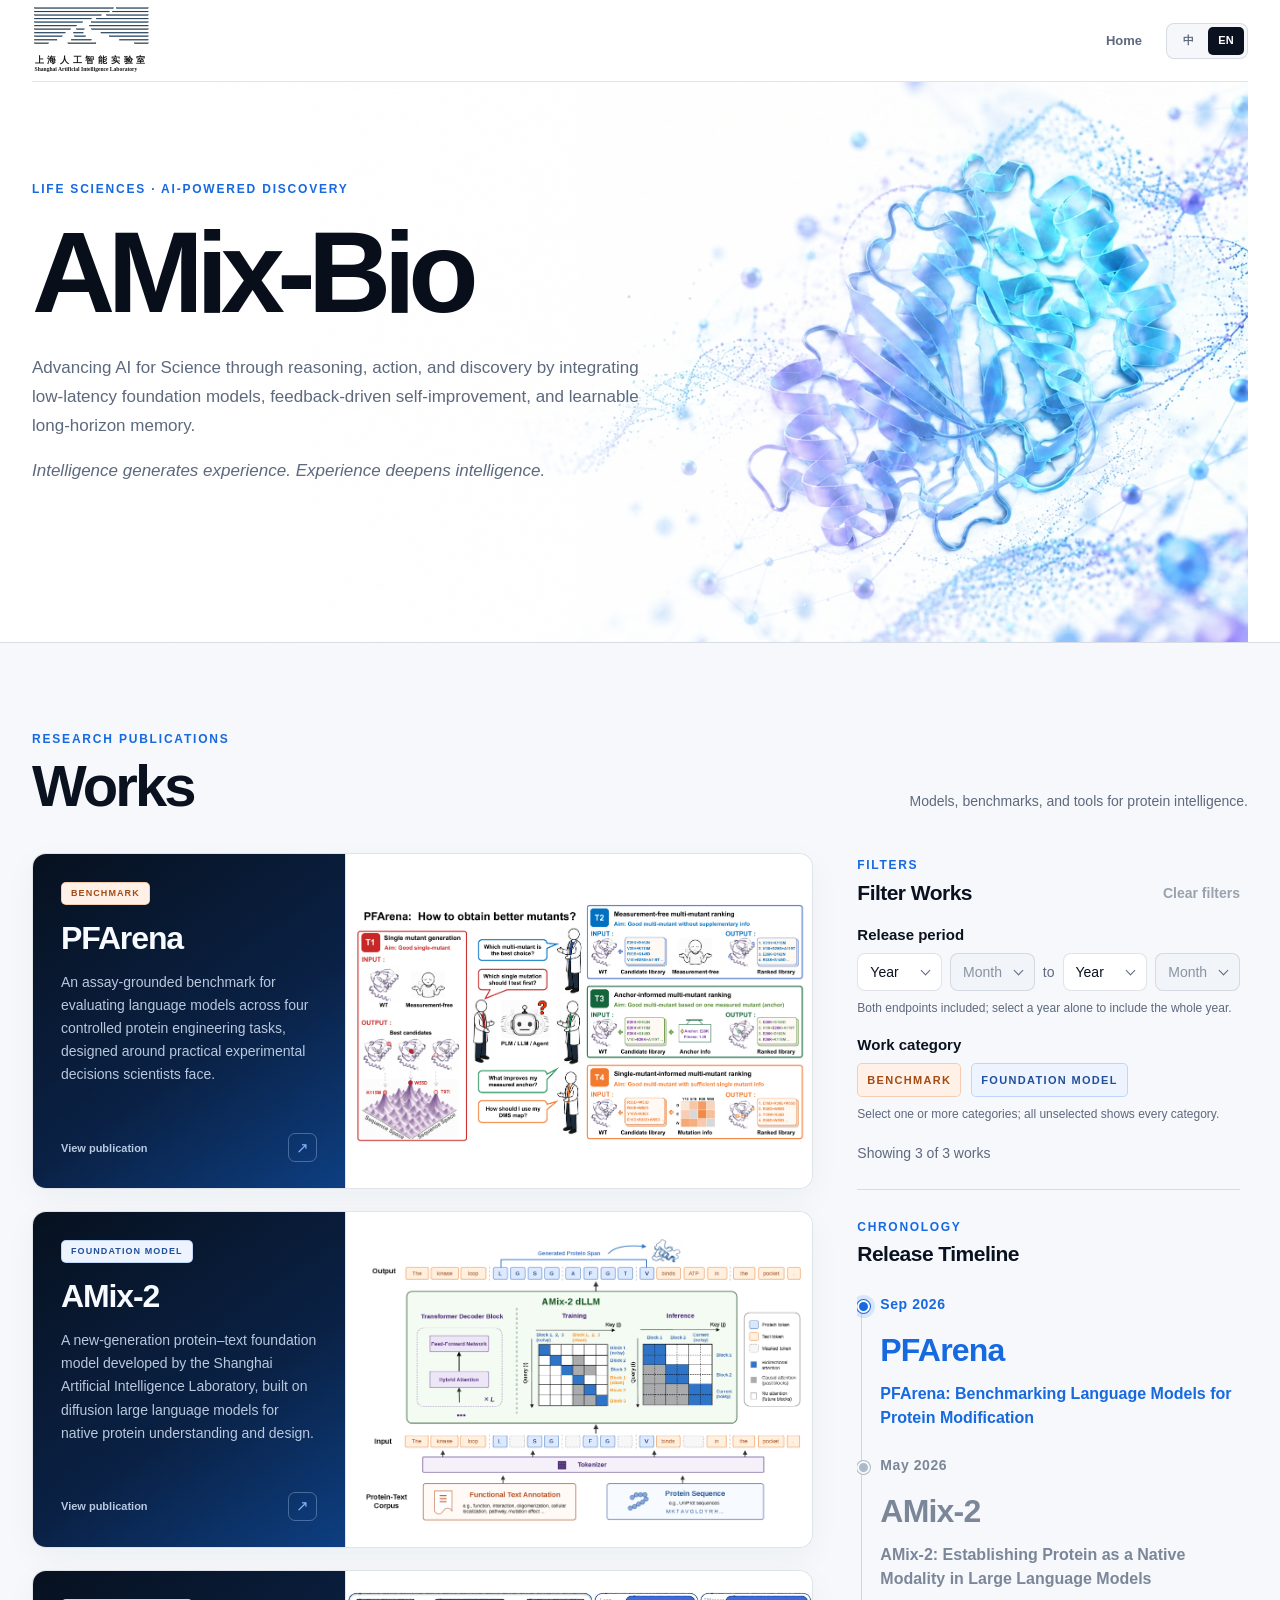
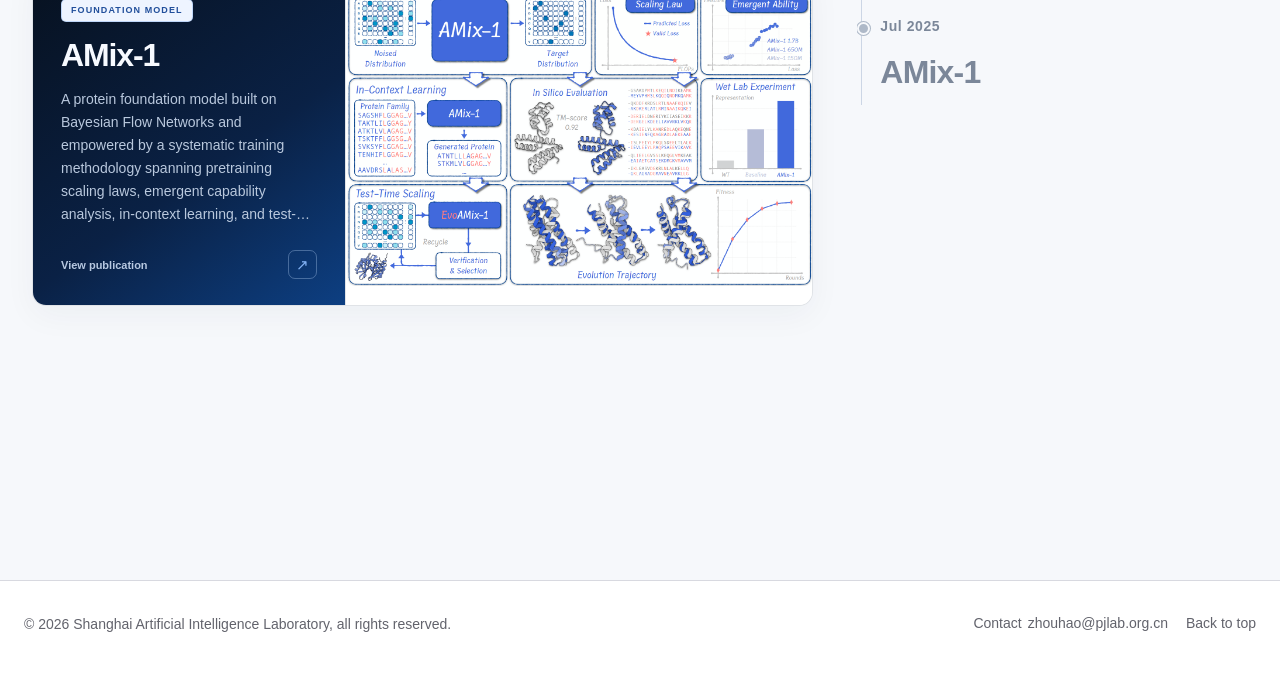
==== index.html @ 4308ac8f "Publish AMix-Bio website" ====
<!doctype html>
<html lang="en">
  <head>
    <meta charset="utf-8" />
    <meta name="viewport" content="width=device-width, initial-scale=1" />
    <meta name="description" content="AMix-Bio — AI research for understanding and engineering biology." />
    <meta name="theme-color" content="#ffffff" />
    <title>AMix-Bio — Research works</title>
    <link rel="stylesheet" href="./assets/site.css" />
    <link rel="stylesheet" href="./assets/nav.css" />
    <script src="./assets/site.js" defer></script>
    <script src="./assets/home.js" defer></script>
  </head>
  <body class="home-page">
    <header class="global-nav" data-amix-nav></header>
    <script src="./assets/nav.js?v=20260928-1"></script>

    <main>
      <section class="home-hero" aria-labelledby="home-title">
        <div class="hero-copy">
          <p class="eyebrow" data-i18n="eyebrow">AI × Biology · Research collective</p>
          <h1 id="home-title" data-i18n="heroTitle">AMix-Bio</h1>
          <p class="hero-intro" data-i18n="heroIntro">Advancing AI for Science through reasoning, action, and discovery by integrating low-latency foundation models, feedback-driven self-improvement, and learnable long-horizon memory.</p>
          <p class="hero-intro hero-closing" data-i18n="heroClosing">Intelligence generates experience. Experience deepens intelligence.</p>
        </div>
      </section>

      <section id="works" class="works-section" aria-labelledby="works-title">
        <div class="section-heading">
          <div>
            <p class="section-kicker" data-i18n="worksKicker">Selected research</p>
            <h2 id="works-title" data-i18n="worksTitle">Works</h2>
          </div>
          <p class="section-note" data-i18n="worksNote">Models, benchmarks, and tools for protein intelligence.</p>
        </div>
        <div class="works-layout">
          <div id="publication-grid" class="publication-grid" aria-live="polite"></div>
          
          <aside class="works-timeline" aria-labelledby="timeline-title">
            <section class="work-filters" aria-labelledby="work-filters-title">
              <p class="timeline-kicker" data-filter-i18n="kicker">Filters</p>
              <div class="work-filter-heading">
                <h3 id="work-filters-title" data-filter-i18n="title">Filter works</h3>
                <button id="clear-work-filters" class="filter-clear" type="button" data-filter-i18n="clear" disabled>Clear filters</button>
              </div>
              <fieldset class="work-filter-group">
                <legend data-filter-i18n="release">Release period</legend>
                <div class="work-filter-dates">
                  <div class="work-date-bound">
                    <div class="work-date-controls" role="group" data-date-bound="start" aria-label="From">
                      <button class="date-picker-trigger" type="button" data-bound="start" data-part="year" aria-haspopup="dialog" aria-controls="work-date-picker" aria-expanded="false" aria-describedby="work-date-hint work-date-error"></button>
                      <button class="date-picker-trigger" type="button" data-bound="start" data-part="month" aria-haspopup="dialog" aria-controls="work-date-picker" aria-expanded="false" aria-describedby="work-date-hint work-date-error" disabled></button>
                    </div>
                  </div>
                  <span class="work-date-separator" data-filter-i18n="rangeTo" aria-hidden="true">to</span>
                  <div class="work-date-bound">
                    <div class="work-date-controls" role="group" data-date-bound="end" aria-label="To">
                      <button class="date-picker-trigger" type="button" data-bound="end" data-part="year" aria-haspopup="dialog" aria-controls="work-date-picker" aria-expanded="false" aria-describedby="work-date-hint work-date-error"></button>
                      <button class="date-picker-trigger" type="button" data-bound="end" data-part="month" aria-haspopup="dialog" aria-controls="work-date-picker" aria-expanded="false" aria-describedby="work-date-hint work-date-error" disabled></button>
                    </div>
                  </div>
                </div>
                <p id="work-date-hint" class="filter-hint" data-filter-i18n="dateHint">Leave either end blank for no limit. Both endpoints are included.</p>
                <p id="work-date-error" class="filter-error" role="alert" hidden></p>
              </fieldset>
              <fieldset class="work-filter-group">
                <legend data-filter-i18n="category">Work category</legend>
                <div id="work-category-filters" class="work-filter-tags"></div>
                <p class="filter-hint" data-filter-i18n="categoryHint">Select one or more categories; leave all unselected to show every category.</p>
              </fieldset>
              <p id="work-filter-status" class="filter-status" role="status" aria-live="polite"></p>
            </section>
            <p class="timeline-kicker" data-i18n="timelineKicker">Chronology</p>
            <h3 id="timeline-title" data-i18n="timelineTitle">Release timeline</h3>
            <nav id="publication-timeline" class="timeline-list" aria-labelledby="timeline-title"></nav>
          </aside>
        </div>
      </section>
    </main>

    <div id="work-date-picker" class="work-date-picker" popover="auto" role="dialog" aria-labelledby="date-picker-title">
      <div class="date-picker-heading">
        <button type="button" class="date-picker-page" data-year-page="-1">‹</button>
        <span id="date-picker-title"></span>
        <button type="button" class="date-picker-page" data-year-page="1">›</button>
      </div>
      <div class="date-picker-options"></div>
      <button type="button" class="date-picker-unset"></button>
    </div>

    <footer class="site-footer" data-amix-footer data-top-target="home-title"></footer>
    <script src="./assets/footer.js?v=20260928-1"></script>
  </body>
</html>
---- assets/site.css ----
:root {
  --ink: #0a1220;
  --ink-soft: #5d697d;
  --paper: #ffffff;
  --surface: #ffffff;
  --surface-hover: #fbfdff;
  --line: rgba(18, 39, 72, 0.13);
  --line-strong: rgba(30, 106, 220, 0.48);
  --blue: #1769e0;
  --blue-bright: #377fef;
  --blue-deep: #0b2f67;
  --blue-soft: #eaf2ff;
  --max-width: 1240px;
  color: var(--ink);
  background: var(--paper);
  font-family: Inter, "Avenir Next", "Helvetica Neue", "PingFang SC", "Microsoft YaHei", sans-serif;
  font-synthesis: none;
}

* { box-sizing: border-box; }
html { min-width: 320px; scroll-behavior: smooth; }
body { margin: 0; background: var(--paper); color: var(--ink); }
body::before {
  position: fixed;
  inset: 0;
  z-index: -1;
  background:
    radial-gradient(circle at 79% 9%, rgba(47, 126, 239, 0.1), transparent 27%),
    linear-gradient(180deg, #f9fbff 0%, #fff 45%);
  content: "";
  pointer-events: none;
}
a { color: inherit; text-decoration: none; }
button { color: inherit; font: inherit; }
button, a { -webkit-tap-highlight-color: transparent; }
:focus-visible { outline: 2px solid var(--blue); outline-offset: 4px; }

.site-header {
  display: flex;
  width: min(var(--max-width), calc(100% - 64px));
  min-height: 82px;
  margin: 0 auto;
  align-items: center;
  justify-content: space-between;
  border-bottom: 1px solid var(--line);
}
.wordmark { display: inline-flex; align-items: center; gap: 10px; font-size: 18px; font-weight: 720; letter-spacing: -0.035em; }
.wordmark-dot { color: var(--blue); }
.wordmark-mark { position: relative; display: inline-flex; width: 25px; height: 25px; align-items: center; justify-content: center; }
.wordmark-mark i { position: absolute; width: 23px; height: 7px; border: 1.5px solid var(--blue); border-radius: 50%; }
.wordmark-mark i:nth-child(2) { transform: rotate(60deg); }
.wordmark-mark i:nth-child(3) { transform: rotate(120deg); }
.header-actions { display: flex; align-items: center; gap: 24px; }
.header-link { color: var(--ink-soft); font-size: 13px; font-weight: 620; transition: color 160ms ease; }
.header-link:hover { color: var(--ink); }
.locale-switch { display: inline-flex; gap: 2px; padding: 3px; border: 1px solid var(--line); border-radius: 8px; background: #f5f7fb; }
.locale-button { min-width: 36px; height: 28px; padding: 0 9px; border: 0; border-radius: 5px; background: transparent; cursor: pointer; color: var(--ink-soft); font-size: 11px; font-weight: 720; }
.locale-button.is-active { color: #fff; background: var(--ink); }

.home-hero {
  position: relative;
  display: grid;
  overflow: hidden;
  isolation: isolate;
  width: min(var(--max-width), calc(100% - 64px));
  height: 560px;
  min-height: 560px;
  margin: 0 auto;
  grid-template-columns: 1fr;
  align-items: start;
  padding: 100px 0 104px;
}
.home-hero::before { position: absolute; inset: 0; z-index: 0; background: url("../figures/background.jpg") center / cover no-repeat; content: ""; opacity: 1; transform: scaleX(-1); }
.home-hero::after { position: absolute; inset: 0; z-index: 0; background: linear-gradient(90deg, #fff 0%, rgba(255, 255, 255, 0) 90%); content: ""; pointer-events: none; }
.hero-copy { position: relative; z-index: 1; max-width: 720px; }
.eyebrow, .section-kicker { margin: 0 0 21px; color: var(--blue); font-size: 12px; font-weight: 800; font-synthesis: weight; letter-spacing: 0.15em; text-transform: uppercase; }
.eyebrow { height: 16px; }
.home-hero h1 { max-width: 980px; margin: 0; color: #090f1a; font-size: clamp(72px, 9vw, 152px); font-weight: 590; letter-spacing: -0.065em; line-height: 0.92; text-wrap: balance; }
.hero-intro { max-width: 620px; margin: 29px 0 0; color: var(--ink-soft); font-size: 17px; line-height: 1.7; }
.hero-closing { margin-top: 16px; color: var(--ink-soft); font-weight: 500; font-style: italic; font-synthesis: style; }
.works-section { padding: 88px max(32px, calc((100vw - var(--max-width)) / 2)) 124px; border-top: 1px solid var(--line); background: #f6f8fb; }
.section-heading { display: flex; align-items: end; justify-content: space-between; gap: 40px; margin-bottom: 38px; }
.section-kicker { height: 16px; margin-bottom: 10px; line-height: 16px; }
.section-heading h2 { height: 1em; margin: 0; white-space: nowrap; font-size: clamp(40px, 5vw, 58px); font-weight: 700; font-synthesis: weight; letter-spacing: -0.05em; line-height: 1; }
.section-note { max-width: 390px; margin: 0 0 3px; color: var(--ink-soft); font-size: 14px; line-height: 1.6; text-align: right; }
.works-layout { display: grid; grid-template-columns: minmax(0, 2fr) minmax(320px, 1fr); gap: 44px; align-items: start; margin-bottom: 150px }
.publication-grid { display: grid; grid-template-columns: 1fr; gap: 22px; }
.publication-card { position: relative; display: flex; min-width: 0; min-height: 300px; flex-direction: row; overflow: hidden; border: 1px solid var(--line); border-radius: 14px; background: var(--surface); box-shadow: 0 10px 32px rgba(17, 40, 76, 0.045); transition: border-color 180ms ease, box-shadow 180ms ease, transform 180ms ease; }
.publication-card[id] { scroll-margin-top: 104px; }
.publication-card.is-linked:hover { border-color: var(--line-strong); box-shadow: 0 15px 38px rgba(17, 55, 112, 0.1); transform: translateY(-3px); }
.card-link { position: absolute; inset: 0; z-index: 2; border-radius: inherit; }
.card-visual { position: relative; display: grid; min-height: 300px; flex: 0 0 60%; order: 2; place-items: center; overflow: hidden; border-left: 1px solid var(--line); background: #081221; }
.card-visual::after { position: absolute; inset: 0; background: linear-gradient(135deg, rgba(75,141,255,.08), transparent 54%); content: ""; pointer-events: none; }
.card-visual svg { width: 100%; height: 100%; }
.card-visual img { display: block; width: 100%; height: 100%; object-fit: contain; object-position: center center; }
.card-visual.has-image { background: #fff; }
.card-visual.has-image::after { display: none; }
.card-visual--amix2 { background: #0b1023; }
.card-visual--amix1 { background: #071522; }
.card-visual--future-a, .card-visual--future-b { background: #0a0e16; }
.card-body { display: flex; min-height: 300px; flex: 1; order: 1; flex-direction: column; padding: 28px 28px 26px; background: linear-gradient(145deg, #07111f 0%, #0a2145 58%, #0d3f82 100%); }
.tag { width: max-content; margin-bottom: 16px; padding: 6px 9px; border: 1px solid rgba(23, 105, 224, 0.22); border-radius: 5px; color: var(--blue-deep); background: var(--blue-soft); font-size: 9px; font-weight: 760; letter-spacing: 0.12em; line-height: 1; text-transform: uppercase; }
.tag--model { color: #214f9b; background: #eef4ff; }
.tag--benchmark { border-color: rgba(225, 112, 39, 0.28); color: #a34b13; background: #fff1e8; }
.tag--toolkit { border-color: rgba(42, 143, 91, 0.26); color: #1c6a45; background: #eaf8f0; }
.tag--soon { border-color: var(--line); color: #778195; background: #f7f8fa; }
.card-title { margin: 0; color: #f7faff; font-size: 32px; font-weight: 610; letter-spacing: -0.035em; line-height: 1.12; }
.card-description { display: -webkit-box; min-height: 9.9em; flex-shrink: 0; overflow: hidden; margin: 14px 0 24px; color: #b9c8dd; font-size: 14px; line-height: 1.65; -webkit-box-orient: vertical; -webkit-line-clamp: 6; }
.card-meta { display: flex; margin-top: auto; align-items: center; justify-content: space-between; gap: 12px; color: #b8c9e1; font-size: 11px; font-weight: 650; }
.card-arrow { display: grid; width: 29px; height: 29px; place-items: center; border: 1px solid rgba(168, 196, 235, 0.38); border-radius: 7px; color: #83b2f5; font-size: 15px; transition: border-color 180ms ease, color 180ms ease, background 180ms ease; }
.publication-card.is-linked:hover .card-arrow { border-color: var(--blue); color: #fff; background: var(--blue); }
.card-placeholder { color: #9fb0c7; }

.works-timeline { position: sticky; top: 96px; padding: 5px 0; }
.timeline-kicker { margin: 0 0 8px; color: var(--blue); font-size: 12px; font-weight: 800; font-synthesis: weight; letter-spacing: 0.14em; text-transform: uppercase; }
.works-timeline h3 { margin: 0; color: var(--ink); font-size: 21px; font-weight: 700; font-synthesis: weight; letter-spacing: -0.025em; }
.timeline-list { position: relative; display: grid; gap: 27px; margin-top: 30px; padding-left: 23px; }
.timeline-list::before { position: absolute; top: 5px; bottom: 5px; left: 4px; width: 1px; background: #ccd6e5; content: ""; }
.timeline-link { position: relative; display: grid; gap: 4px; color: #7b8799; transition: color 180ms ease; }
.timeline-link::before { position: absolute; top: 4px; left: -23px; width: 9px; height: 9px; border: 2px solid #f6f8fb; border-radius: 50%; background: #aeb9c8; box-shadow: 0 0 0 1px #aeb9c8; content: ""; transition: background 180ms ease, box-shadow 180ms ease; }
.timeline-date { font-size: 14px; font-weight: 670; letter-spacing: 0.04em; }
.timeline-short-title { margin-top: 18px; margin-bottom: 12px; font-size: clamp(28px, 2.7vw, 32px); font-weight: 640; letter-spacing: -0.025em; line-height: 1; }
.timeline-name { color: currentColor; font-size: 16px; font-weight: 650; line-height: 1.5; }
.timeline-link:hover, .timeline-link.is-active { color: var(--blue); }
.timeline-link.is-active::before { background: var(--blue); box-shadow: 0 0 0 1px var(--blue), 0 0 0 5px rgba(23, 105, 224, 0.12); }

.site-footer {
  width: 100%;
  margin: 0;
  padding: 32px max(24px, calc(50vw - 800px + 120px)) 44px;
  border-top: 1px solid #d8d9e0;
}
.site-footer-inner { display: flex; align-items: flex-start; justify-content: space-between; gap: 32px; }
.footer-copy { display: grid; min-width: 0; gap: 4px; }
.footer-copyright { color: #62636c; font-size: 14px; font-weight: 500; line-height: 22px; }
.footer-links { display: flex; max-width: 560px; flex-wrap: wrap; justify-content: flex-end; gap: 10px 18px; }
.footer-link { color: #62636c; font-size: 14px; font-weight: 500; line-height: 20px; transition: color 0.18s ease; }
.footer-link:hover { color: #3c56f4; }
.footer-contact { display: inline-flex; gap: 6px; }

@media (max-width: 960px) {
  .home-hero { height: 520px; min-height: 520px; }
  .works-layout { grid-template-columns: minmax(0, 2fr) minmax(260px, 1fr); gap: 26px; }
  .publication-card, .card-visual, .card-body { min-height: 260px; }
  .card-body { padding: 24px 22px; }
}
@media (max-width: 680px) {
  .site-header, .home-hero { width: min(100% - 36px, var(--max-width)); }
  .site-header { min-height: 72px; }
  .header-actions { gap: 14px; }
  .header-link { display: none; }
  .home-hero { display: block; height: 650px; min-height: 650px; padding: 84px 0 76px; }
  .home-hero h1 { font-size: clamp(64px, 18vw, 96px); }
  .hero-intro { font-size: 15px; }
  .home-hero::before { background-position: 42% center; }
  .home-hero::after { background: linear-gradient(90deg, rgba(255, 255, 255, 0) 92%, rgba(255, 255, 255, 0.12) 94%, rgba(255, 255, 255, 0.35) 96%, rgba(255, 255, 255, 0.68) 98%, #fff 100%), linear-gradient(180deg, rgba(255, 255, 255, 0.64) 0%, rgba(255, 255, 255, 0.3) 4%, rgba(255, 255, 255, 0.08) 8%, rgba(255, 255, 255, 0) 12%, rgba(255, 255, 255, 0) 86%, rgba(255, 255, 255, 0.16) 91%, rgba(255, 255, 255, 0.52) 96%, rgba(255, 255, 255, 0.96) 100%), linear-gradient(90deg, #fff 0%, #fff 46%, rgba(255, 255, 255, 0.9) 57%, rgba(255, 255, 255, 0.66) 68%, rgba(255, 255, 255, 0.38) 78%, rgba(255, 255, 255, 0.16) 88%, rgba(255, 255, 255, 0) 100%); }
  .works-section { padding: 66px 18px 80px; }
  .section-heading { display: block; }
  .section-note { margin-top: 15px; text-align: left; }
  .works-layout { display: flex; flex-direction: column; gap: 32px; }
  .works-timeline { position: static; order: -1; width: 100%; padding: 0 0 24px; border-bottom: 1px solid var(--line); }
  .timeline-list { grid-template-columns: 1fr; gap: 18px; padding: 0; }
  .timeline-list::before, .timeline-link::before { display: none; }
  .publication-card { min-height: 0; flex-direction: column; }
  .card-visual { width: 100%; min-height: 0; flex-basis: auto; order: 1; aspect-ratio: 16 / 9; border-bottom: 1px solid var(--line); border-left: 0; }
  .card-body { min-height: 220px; order: 2; padding: 22px 22px 24px; }
  .publication-grid { grid-template-columns: 1fr; }
  .site-footer { padding: 28px 16px 36px; }
  .site-footer-inner { display: grid; gap: 18px; }
  .footer-links { justify-content: flex-start; gap: 10px 16px; }
  .footer-contact { width: 100%; }
}
@media (prefers-reduced-motion: reduce) {
  html { scroll-behavior: auto; }
  *, *::before, *::after { scroll-behavior: auto !important; transition-duration: 0.01ms !important; }
}


.work-filters { margin-bottom: 30px; padding-bottom: 24px; border-bottom: 1px solid var(--line); }
.work-filter-heading { display: flex; flex-wrap: wrap; align-items: center; justify-content: space-between; gap: 12px; margin-bottom: 20px; }
.filter-clear { padding: 5px 0; border: 0; color: var(--blue); background: transparent; font-size: 14px; font-weight: 650; cursor: pointer; }
.filter-clear:disabled { color: var(--ink-soft); opacity: .6; cursor: default; }
.work-filter-group { min-width: 0; margin: 0 0 18px; padding: 0; border: 0; }
.work-filter-group legend { margin-bottom: 10px; padding: 0; font-size: 15px; font-weight: 700; font-synthesis: weight; }
.work-filter-dates { display: grid; grid-template-columns: minmax(0, 1fr) auto minmax(0, 1fr); align-items: center; gap: 8px; width: 100%; padding: 0; }
.work-date-separator { color: var(--ink-soft); font-size: 14px; text-align: center; }
.filter-hint { margin: 8px 0 0; color: var(--ink-soft); font-size: 12px; line-height: 1.6; }
.filter-error { margin: 8px 0 0; color: #b42318; font-size: 14px; line-height: 1.6; }
.work-filter-tags { display: flex; flex-wrap: wrap; gap: 10px; }
.work-filter-tags .tag { margin-bottom: 0; min-height: 34px; font-size: 11px; cursor: pointer; }
.work-filter-tags .tag[aria-pressed="true"] { border-color: currentColor; box-shadow: 0 0 0 1px currentColor; }
.filter-status { margin: 0; color: var(--ink-soft); font-size: 14px; line-height: 1.6; }
.work-filter-empty { margin: 0; padding: 30px; border: 1px solid var(--line); border-radius: 14px; background: #fff; color: var(--ink-soft); font-size: 15px; line-height: 1.8; }
.timeline-list.is-empty { padding-left: 0; }
.timeline-list.is-empty::before { display: none; }
@media (min-width: 681px) {
  .works-timeline { top: 24px; max-height: calc(100vh - 48px); overflow-y: auto; padding-right: 8px; scrollbar-width: thin; }
}

.work-date-bound { display: grid; min-width: 0; gap: 8px; color: var(--ink-soft); font-size: 14px; }
.work-date-controls { display: grid; grid-template-columns: repeat(2, minmax(0, 1fr)); gap: 8px; }
.date-picker-trigger { display: flex; align-items: center; justify-content: space-between; gap: 4px; width: 100%; min-width: 0; height: 38px; padding: 0 12px; border: 1px solid var(--line); border-radius: 8px; background: #fff; color: var(--ink); font-size: 14px; white-space: nowrap; cursor: pointer; }
.date-picker-trigger::after { width: 6px; height: 6px; flex: 0 0 6px; border-right: 1.5px solid currentColor; border-bottom: 1.5px solid currentColor; transform: translateY(-2px) rotate(45deg); color: var(--ink-soft); content: ""; }
.date-picker-trigger:disabled { color: #8993a1; background: #f1f4f8; cursor: default; }
.date-picker-trigger[aria-expanded="true"] { border-color: var(--blue); }
.date-picker-trigger[aria-invalid="true"] { border-color: #b42318; }
.work-date-picker { position: fixed; inset: auto; box-sizing: border-box; max-height: calc(100dvh - 32px); margin: 0; padding: 16px; overflow-y: auto; border: 1px solid var(--line); border-radius: 14px; background: #fff; color: var(--ink); box-shadow: 0 12px 36px rgba(18,39,72,.14); font-family: inherit; font-synthesis: weight; }
.work-date-picker::backdrop { background: transparent; }
.date-picker-heading { display: flex; align-items: center; justify-content: center; gap: 12px; margin-bottom: 14px; font-size: 15px; font-weight: 700; }
#date-picker-title { flex: 1; text-align: center; }
.date-picker-page { width: 28px; height: 28px; padding: 0; border: 0; border-radius: 6px; background: #f4f7fb; color: var(--ink); font-size: 22px; cursor: pointer; }
.date-picker-options { display: grid; grid-template-columns: repeat(3, minmax(0, 1fr)); gap: 6px; }
.date-picker-options button { min-height: 36px; padding: 6px; border: 0; border-radius: 7px; color: var(--ink); background: transparent; font-size: 14px; cursor: pointer; }
.date-picker-options button:hover { background: var(--blue-soft); }
.date-picker-options button[aria-pressed="true"] { color: #fff; background: var(--blue); font-weight: 700; }
.date-picker-unset { width: 100%; margin-top: 12px; padding: 10px 0 0; border: 0; border-top: 1px solid var(--line); color: var(--ink-soft); background: transparent; font-size: 14px; cursor: pointer; }

@media (max-width: 1100px) {
  .date-picker-trigger::after { display: none; }
}
@media (max-width: 960px) {
  .work-filter-dates { gap: 4px; }
  .work-date-controls { gap: 4px; }
  .date-picker-trigger { justify-content: flex-start; padding: 0 8px; }
}
---- assets/nav.css ----
.global-nav {
  position: relative;
  z-index: 20;
  display: flex;
  width: min(1240px, calc(100% - 64px));
  min-height: 82px;
  margin: 0 auto;
  align-items: center;
  justify-content: space-between;
  border-bottom: 1px solid rgba(18, 39, 72, 0.13);
  background: rgba(255, 255, 255, 0.9);
  font-synthesis: weight;
  font-family: Inter, "Avenir Next", "Helvetica Neue", "PingFang SC", "Microsoft YaHei", sans-serif;
  backdrop-filter: blur(14px);
}

.global-nav-logo { display: inline-flex; align-items: center; }
.global-nav-logo img { display: block; width: 119px; height: auto; }
.global-nav-actions { display: flex; align-items: center; gap: 24px; }
.global-nav-link { color: #5d697d; font-size: 13px; font-weight: 650; transition: color 160ms ease; }
.global-nav-link:hover { color: #0a1220; }
.global-nav .locale-switch { display: inline-flex; gap: 2px; padding: 3px; border: 1px solid rgba(18, 39, 72, 0.13); border-radius: 8px; background: #f5f7fb; }
.global-nav .locale-button {
  display: inline-flex;
  align-items: center;
  justify-content: center;
  min-width: 36px;
  height: 28px;
  padding: 0 9px;
  border: 0;
  border-radius: 5px;
  color: #5d697d;
  background: transparent;
  cursor: pointer;
  font-family: inherit;
  font-size: 11px;
  font-style: normal;
  font-weight: 800;
  font-synthesis: weight;
  line-height: 1;
  letter-spacing: 0;
}
.global-nav .locale-button.is-active { color: #fff; background: #0a1220; }
.nav-copy-zh { display: none; }
html[lang="zh-CN"] .nav-copy-en { display: none; }
html[lang="zh-CN"] .nav-copy-zh { display: inline; }

@media (max-width: 680px) {
  .global-nav { width: calc(100% - 36px); min-height: 72px; }
  .global-nav-logo img { width: 101px; }
  .global-nav-actions { gap: 14px; }
}
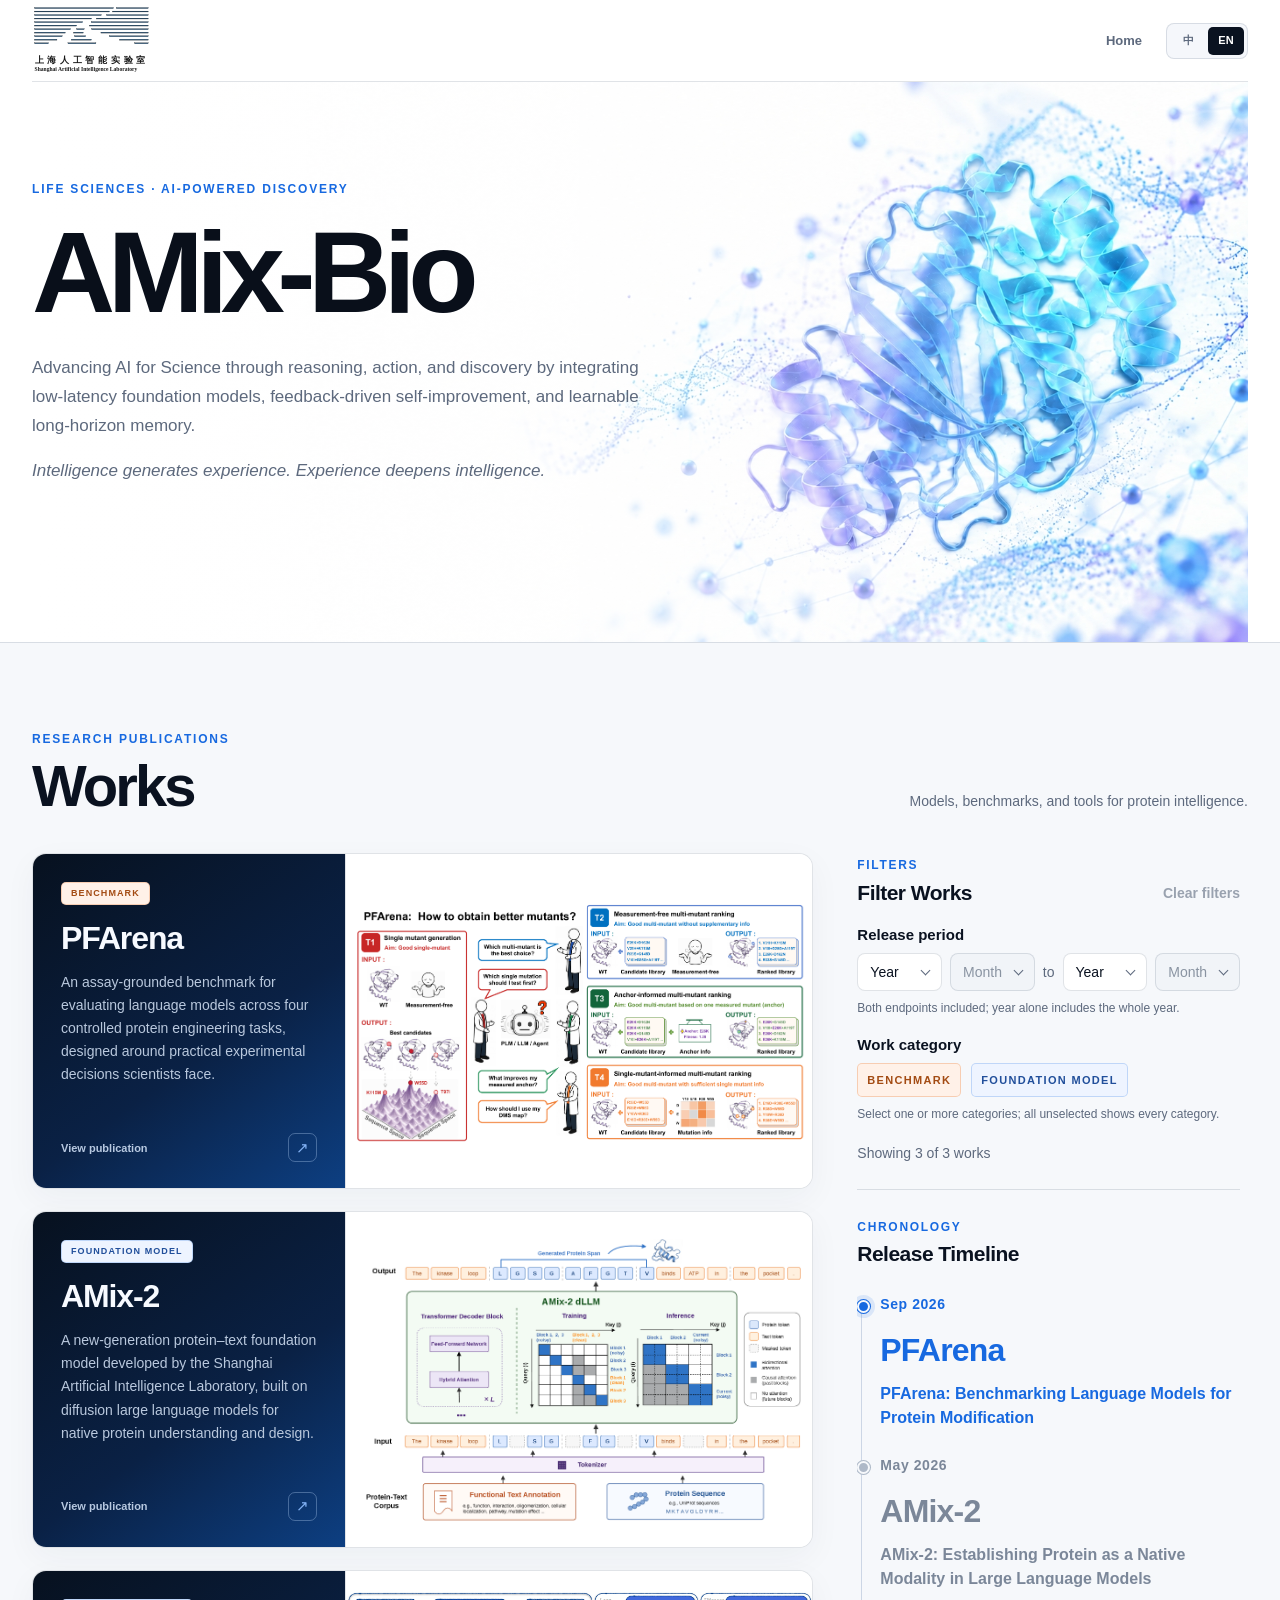
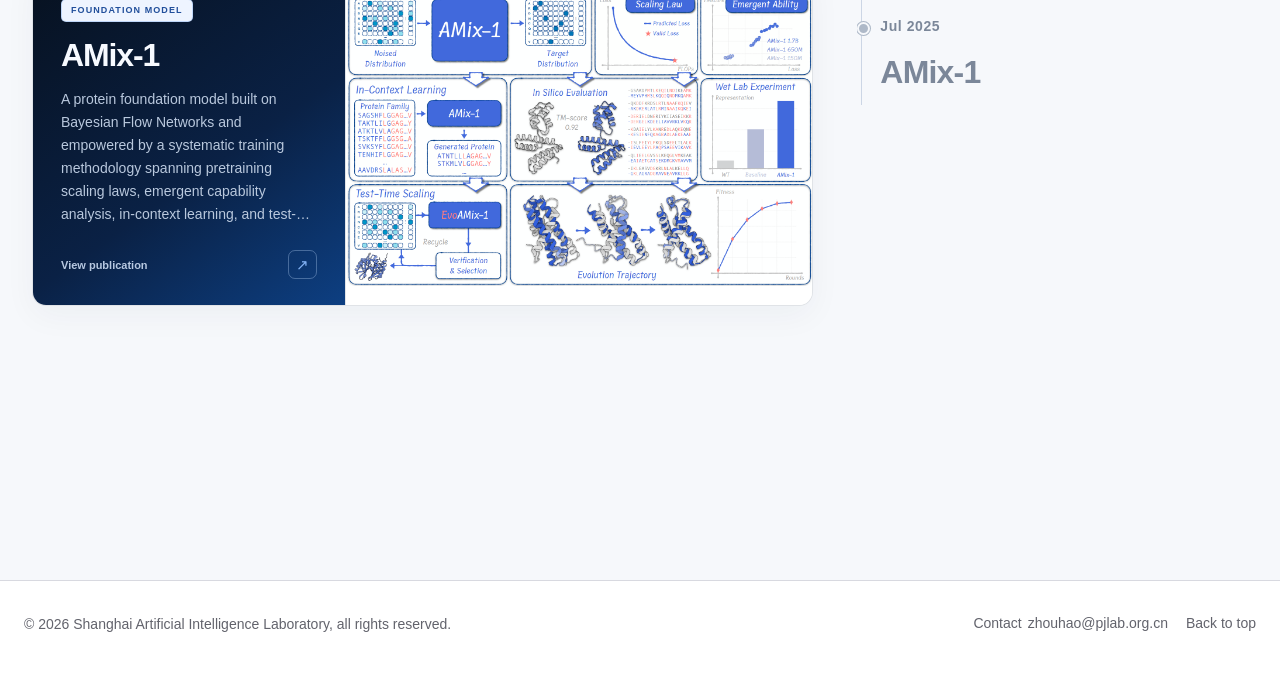
==== commit 60213bf8: "Publish AMix-Bio website" ====
--- a/index.html
+++ b/index.html
@@ -11,6 +11,7 @@
     <script src="./assets/site.js" defer></script>
     <script src="./assets/home.js" defer></script>
   </head>
+  
   <body class="home-page">
     <header class="global-nav" data-amix-nav></header>
     <script src="./assets/nav.js?v=20260928-1"></script>
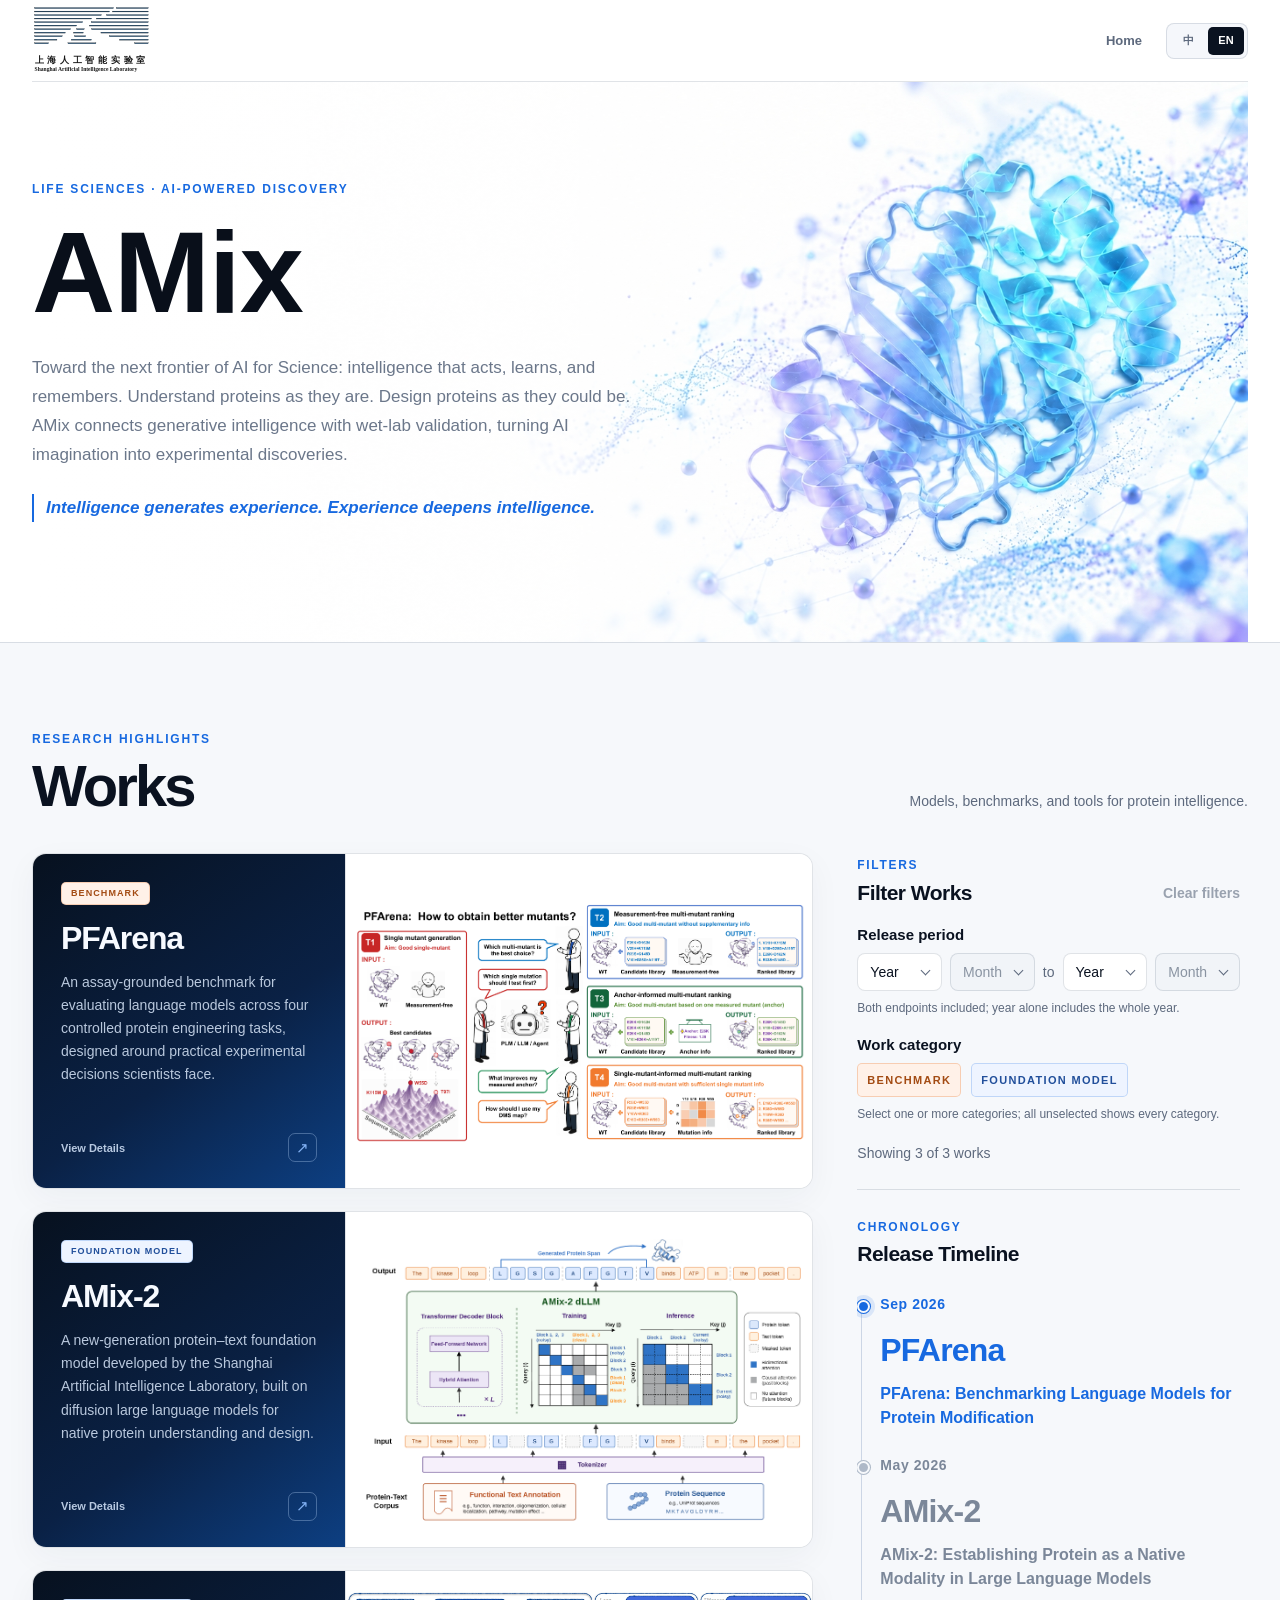
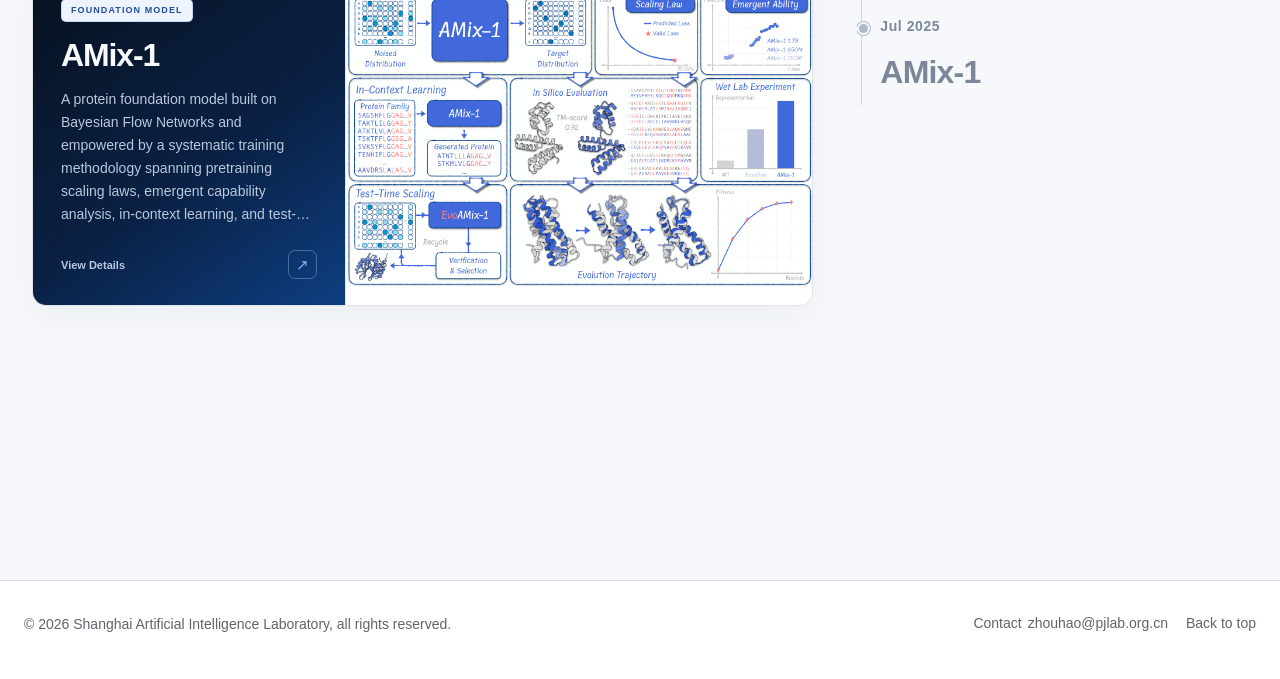
==== commit 1e50232c: "Publish AMix-Bio website" ====
--- a/index.html
+++ b/index.html
@@ -3,9 +3,9 @@
   <head>
     <meta charset="utf-8" />
     <meta name="viewport" content="width=device-width, initial-scale=1" />
-    <meta name="description" content="AMix-Bio — AI research for understanding and engineering biology." />
+    <meta name="description" content="Life Sciences · AI-Powered Discovery" />
     <meta name="theme-color" content="#ffffff" />
-    <title>AMix-Bio — Research works</title>
+    <title>AMix-Bio</title>
     <link rel="stylesheet" href="./assets/site.css" />
     <link rel="stylesheet" href="./assets/nav.css" />
     <script src="./assets/site.js" defer></script>
@@ -36,7 +36,7 @@
         </div>
         <div class="works-layout">
           <div id="publication-grid" class="publication-grid" aria-live="polite"></div>
-          
+
           <aside class="works-timeline" aria-labelledby="timeline-title">
             <section class="work-filters" aria-labelledby="work-filters-title">
               <p class="timeline-kicker" data-filter-i18n="kicker">Filters</p>
--- a/assets/site.css
+++ b/assets/site.css
@@ -75,9 +75,10 @@
 .hero-copy { position: relative; z-index: 1; max-width: 720px; }
 .eyebrow, .section-kicker { margin: 0 0 21px; color: var(--blue); font-size: 12px; font-weight: 800; font-synthesis: weight; letter-spacing: 0.15em; text-transform: uppercase; }
 .eyebrow { height: 16px; }
-.home-hero h1 { max-width: 980px; margin: 0; color: #090f1a; font-size: clamp(72px, 9vw, 152px); font-weight: 590; letter-spacing: -0.065em; line-height: 0.92; text-wrap: balance; }
-.hero-intro { max-width: 620px; margin: 29px 0 0; color: var(--ink-soft); font-size: 17px; line-height: 1.7; }
-.hero-closing { margin-top: 16px; color: var(--ink-soft); font-weight: 500; font-style: italic; font-synthesis: style; }
+.home-hero h1 { max-width: 980px; margin: 0; color: #090f1a; font-size: clamp(72px, 9vw, 160px); font-weight: 590; letter-spacing: -0.010em; line-height: 0.92; text-wrap: balance; }
+.hero-intro { max-width: 620px; margin: 29px 0 0; color: #6b778a; font-size: 17px; line-height: 1.7; }
+html[lang="zh-CN"] .hero-intro[data-i18n="heroIntro"] { text-align: justify; text-align-last: left; }
+.hero-closing { margin-top: 24px; border-left: 2px solid var(--blue); padding-left: 12px; color: var(--blue); font-weight: 550; font-style: italic; font-synthesis: style; }
 .works-section { padding: 88px max(32px, calc((100vw - var(--max-width)) / 2)) 124px; border-top: 1px solid var(--line); background: #f6f8fb; }
 .section-heading { display: flex; align-items: end; justify-content: space-between; gap: 40px; margin-bottom: 38px; }
 .section-kicker { height: 16px; margin-bottom: 10px; line-height: 16px; }
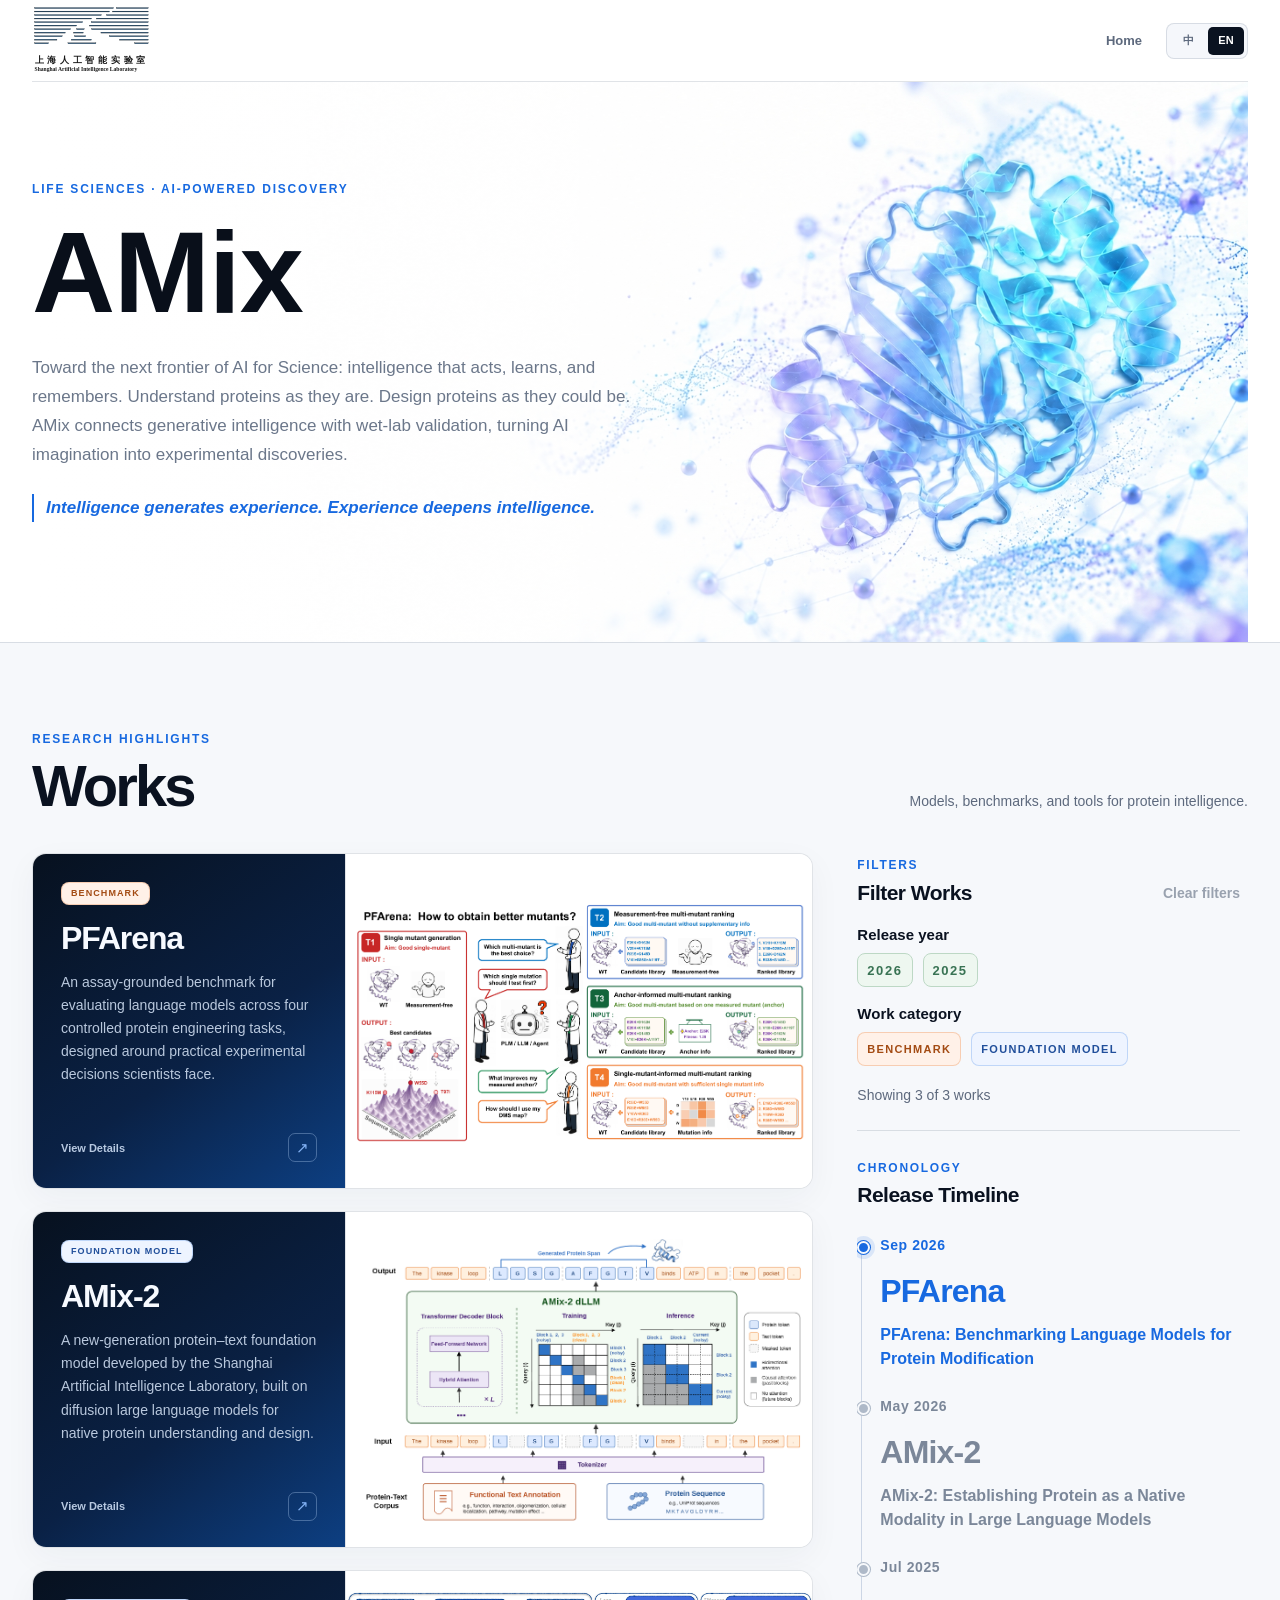
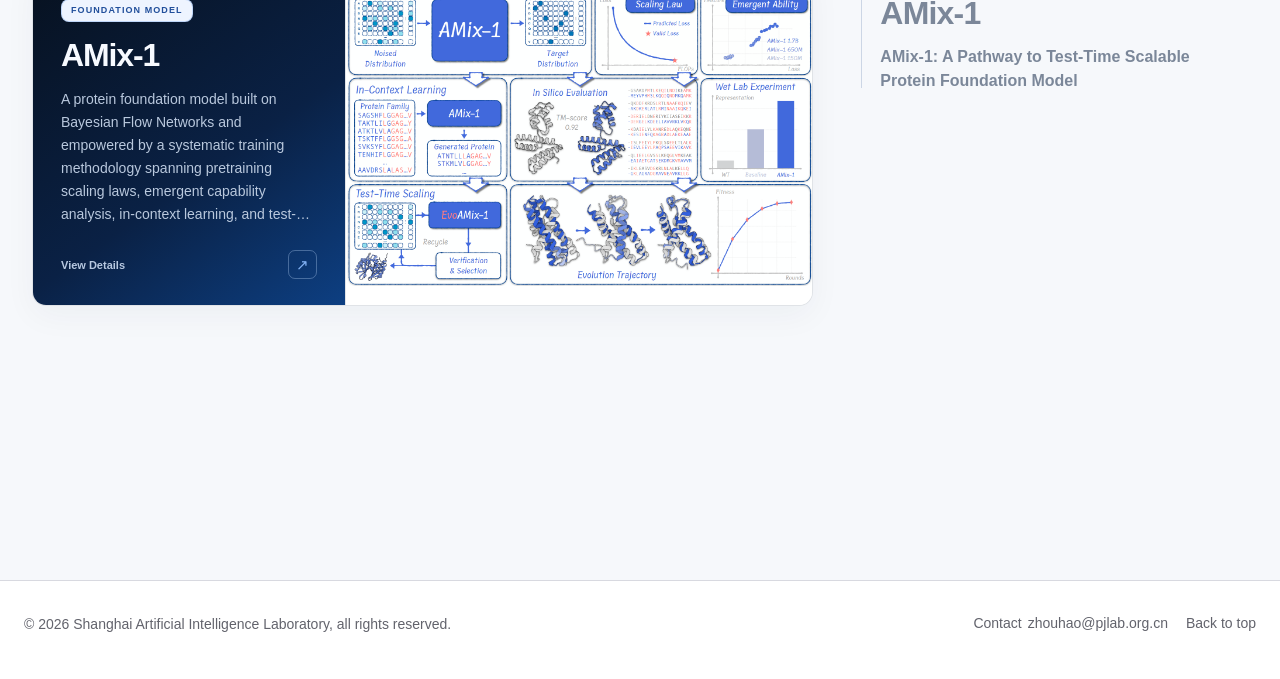
==== commit 0951820a: "Publish AMix-Bio website" ====
--- a/index.html
+++ b/index.html
@@ -5,7 +5,7 @@
     <meta name="viewport" content="width=device-width, initial-scale=1" />
     <meta name="description" content="Life Sciences · AI-Powered Discovery" />
     <meta name="theme-color" content="#ffffff" />
-    <title>AMix-Bio</title>
+    <title>AMix | AI for Proteins</title>
     <link rel="stylesheet" href="./assets/site.css" />
     <link rel="stylesheet" href="./assets/nav.css" />
     <script src="./assets/site.js" defer></script>
@@ -14,13 +14,13 @@
   
   <body class="home-page">
     <header class="global-nav" data-amix-nav></header>
-    <script src="./assets/nav.js?v=20260928-1"></script>
+    <script src="./assets/nav.js"></script>
 
     <main>
       <section class="home-hero" aria-labelledby="home-title">
         <div class="hero-copy">
           <p class="eyebrow" data-i18n="eyebrow">AI × Biology · Research collective</p>
-          <h1 id="home-title" data-i18n="heroTitle">AMix-Bio</h1>
+          <h1 id="home-title" data-i18n="heroTitle">AMix</h1>
           <p class="hero-intro" data-i18n="heroIntro">Advancing AI for Science through reasoning, action, and discovery by integrating low-latency foundation models, feedback-driven self-improvement, and learnable long-horizon memory.</p>
           <p class="hero-intro hero-closing" data-i18n="heroClosing">Intelligence generates experience. Experience deepens intelligence.</p>
         </div>
@@ -45,29 +45,16 @@
                 <button id="clear-work-filters" class="filter-clear" type="button" data-filter-i18n="clear" disabled>Clear filters</button>
               </div>
               <fieldset class="work-filter-group">
-                <legend data-filter-i18n="release">Release period</legend>
-                <div class="work-filter-dates">
-                  <div class="work-date-bound">
-                    <div class="work-date-controls" role="group" data-date-bound="start" aria-label="From">
-                      <button class="date-picker-trigger" type="button" data-bound="start" data-part="year" aria-haspopup="dialog" aria-controls="work-date-picker" aria-expanded="false" aria-describedby="work-date-hint work-date-error"></button>
-                      <button class="date-picker-trigger" type="button" data-bound="start" data-part="month" aria-haspopup="dialog" aria-controls="work-date-picker" aria-expanded="false" aria-describedby="work-date-hint work-date-error" disabled></button>
-                    </div>
-                  </div>
-                  <span class="work-date-separator" data-filter-i18n="rangeTo" aria-hidden="true">to</span>
-                  <div class="work-date-bound">
-                    <div class="work-date-controls" role="group" data-date-bound="end" aria-label="To">
-                      <button class="date-picker-trigger" type="button" data-bound="end" data-part="year" aria-haspopup="dialog" aria-controls="work-date-picker" aria-expanded="false" aria-describedby="work-date-hint work-date-error"></button>
-                      <button class="date-picker-trigger" type="button" data-bound="end" data-part="month" aria-haspopup="dialog" aria-controls="work-date-picker" aria-expanded="false" aria-describedby="work-date-hint work-date-error" disabled></button>
-                    </div>
-                  </div>
+                <legend data-filter-i18n="release">Release year</legend>
+                <div id="work-year-filters" class="work-filter-tags">
+                  <button class="tag tag--model" type="button" data-year="2026" aria-pressed="false">2026</button>
+                  <button class="tag tag--model" type="button" data-year="2025" aria-pressed="false">2025</button>
                 </div>
-                <p id="work-date-hint" class="filter-hint" data-filter-i18n="dateHint">Leave either end blank for no limit. Both endpoints are included.</p>
-                <p id="work-date-error" class="filter-error" role="alert" hidden></p>
               </fieldset>
               <fieldset class="work-filter-group">
                 <legend data-filter-i18n="category">Work category</legend>
                 <div id="work-category-filters" class="work-filter-tags"></div>
-                <p class="filter-hint" data-filter-i18n="categoryHint">Select one or more categories; leave all unselected to show every category.</p>
+                <!-- <p class="filter-hint" data-filter-i18n="categoryHint">Select one or more categories; leave all unselected to show every category.</p> -->
               </fieldset>
               <p id="work-filter-status" class="filter-status" role="status" aria-live="polite"></p>
             </section>
@@ -79,17 +66,7 @@
       </section>
     </main>
 
-    <div id="work-date-picker" class="work-date-picker" popover="auto" role="dialog" aria-labelledby="date-picker-title">
-      <div class="date-picker-heading">
-        <button type="button" class="date-picker-page" data-year-page="-1">‹</button>
-        <span id="date-picker-title"></span>
-        <button type="button" class="date-picker-page" data-year-page="1">›</button>
-      </div>
-      <div class="date-picker-options"></div>
-      <button type="button" class="date-picker-unset"></button>
-    </div>
-
     <footer class="site-footer" data-amix-footer data-top-target="home-title"></footer>
-    <script src="./assets/footer.js?v=20260928-1"></script>
+    <script src="./assets/footer.js"></script>
   </body>
 </html>
--- a/assets/site.css
+++ b/assets/site.css
@@ -100,7 +100,7 @@
 .card-visual--amix1 { background: #071522; }
 .card-visual--future-a, .card-visual--future-b { background: #0a0e16; }
 .card-body { display: flex; min-height: 300px; flex: 1; order: 1; flex-direction: column; padding: 28px 28px 26px; background: linear-gradient(145deg, #07111f 0%, #0a2145 58%, #0d3f82 100%); }
-.tag { width: max-content; margin-bottom: 16px; padding: 6px 9px; border: 1px solid rgba(23, 105, 224, 0.22); border-radius: 5px; color: var(--blue-deep); background: var(--blue-soft); font-size: 9px; font-weight: 760; letter-spacing: 0.12em; line-height: 1; text-transform: uppercase; }
+.tag { width: max-content; margin-bottom: 16px; padding: 6px 9px; border: 1px solid rgba(23, 105, 224, 0.22); border-radius: 8px; color: var(--blue-deep); background: var(--blue-soft); font-size: 9px; font-weight: 760; letter-spacing: 0.12em; line-height: 1; text-transform: uppercase; }
 .tag--model { color: #214f9b; background: #eef4ff; }
 .tag--benchmark { border-color: rgba(225, 112, 39, 0.28); color: #a34b13; background: #fff1e8; }
 .tag--toolkit { border-color: rgba(42, 143, 91, 0.26); color: #1c6a45; background: #eaf8f0; }
@@ -179,14 +179,22 @@
 
 .work-filters { margin-bottom: 30px; padding-bottom: 24px; border-bottom: 1px solid var(--line); }
 .work-filter-heading { display: flex; flex-wrap: wrap; align-items: center; justify-content: space-between; gap: 12px; margin-bottom: 20px; }
+#work-year-filters .tag {
+  font-size: 13px;
+  color: #397354;
+  background: #eef7f0;
+  border-color: #bdd8c5;
+}
+#work-year-filters .tag[aria-pressed="true"] {
+  color: #235b3c;
+  background: #dceee1;
+  border-color: currentColor;
+}
 .filter-clear { padding: 5px 0; border: 0; color: var(--blue); background: transparent; font-size: 14px; font-weight: 650; cursor: pointer; }
 .filter-clear:disabled { color: var(--ink-soft); opacity: .6; cursor: default; }
 .work-filter-group { min-width: 0; margin: 0 0 18px; padding: 0; border: 0; }
 .work-filter-group legend { margin-bottom: 10px; padding: 0; font-size: 15px; font-weight: 700; font-synthesis: weight; }
-.work-filter-dates { display: grid; grid-template-columns: minmax(0, 1fr) auto minmax(0, 1fr); align-items: center; gap: 8px; width: 100%; padding: 0; }
-.work-date-separator { color: var(--ink-soft); font-size: 14px; text-align: center; }
 .filter-hint { margin: 8px 0 0; color: var(--ink-soft); font-size: 12px; line-height: 1.6; }
-.filter-error { margin: 8px 0 0; color: #b42318; font-size: 14px; line-height: 1.6; }
 .work-filter-tags { display: flex; flex-wrap: wrap; gap: 10px; }
 .work-filter-tags .tag { margin-bottom: 0; min-height: 34px; font-size: 11px; cursor: pointer; }
 .work-filter-tags .tag[aria-pressed="true"] { border-color: currentColor; box-shadow: 0 0 0 1px currentColor; }
@@ -197,30 +205,3 @@
 @media (min-width: 681px) {
   .works-timeline { top: 24px; max-height: calc(100vh - 48px); overflow-y: auto; padding-right: 8px; scrollbar-width: thin; }
 }
-
-.work-date-bound { display: grid; min-width: 0; gap: 8px; color: var(--ink-soft); font-size: 14px; }
-.work-date-controls { display: grid; grid-template-columns: repeat(2, minmax(0, 1fr)); gap: 8px; }
-.date-picker-trigger { display: flex; align-items: center; justify-content: space-between; gap: 4px; width: 100%; min-width: 0; height: 38px; padding: 0 12px; border: 1px solid var(--line); border-radius: 8px; background: #fff; color: var(--ink); font-size: 14px; white-space: nowrap; cursor: pointer; }
-.date-picker-trigger::after { width: 6px; height: 6px; flex: 0 0 6px; border-right: 1.5px solid currentColor; border-bottom: 1.5px solid currentColor; transform: translateY(-2px) rotate(45deg); color: var(--ink-soft); content: ""; }
-.date-picker-trigger:disabled { color: #8993a1; background: #f1f4f8; cursor: default; }
-.date-picker-trigger[aria-expanded="true"] { border-color: var(--blue); }
-.date-picker-trigger[aria-invalid="true"] { border-color: #b42318; }
-.work-date-picker { position: fixed; inset: auto; box-sizing: border-box; max-height: calc(100dvh - 32px); margin: 0; padding: 16px; overflow-y: auto; border: 1px solid var(--line); border-radius: 14px; background: #fff; color: var(--ink); box-shadow: 0 12px 36px rgba(18,39,72,.14); font-family: inherit; font-synthesis: weight; }
-.work-date-picker::backdrop { background: transparent; }
-.date-picker-heading { display: flex; align-items: center; justify-content: center; gap: 12px; margin-bottom: 14px; font-size: 15px; font-weight: 700; }
-#date-picker-title { flex: 1; text-align: center; }
-.date-picker-page { width: 28px; height: 28px; padding: 0; border: 0; border-radius: 6px; background: #f4f7fb; color: var(--ink); font-size: 22px; cursor: pointer; }
-.date-picker-options { display: grid; grid-template-columns: repeat(3, minmax(0, 1fr)); gap: 6px; }
-.date-picker-options button { min-height: 36px; padding: 6px; border: 0; border-radius: 7px; color: var(--ink); background: transparent; font-size: 14px; cursor: pointer; }
-.date-picker-options button:hover { background: var(--blue-soft); }
-.date-picker-options button[aria-pressed="true"] { color: #fff; background: var(--blue); font-weight: 700; }
-.date-picker-unset { width: 100%; margin-top: 12px; padding: 10px 0 0; border: 0; border-top: 1px solid var(--line); color: var(--ink-soft); background: transparent; font-size: 14px; cursor: pointer; }
-
-@media (max-width: 1100px) {
-  .date-picker-trigger::after { display: none; }
-}
-@media (max-width: 960px) {
-  .work-filter-dates { gap: 4px; }
-  .work-date-controls { gap: 4px; }
-  .date-picker-trigger { justify-content: flex-start; padding: 0 8px; }
-}
